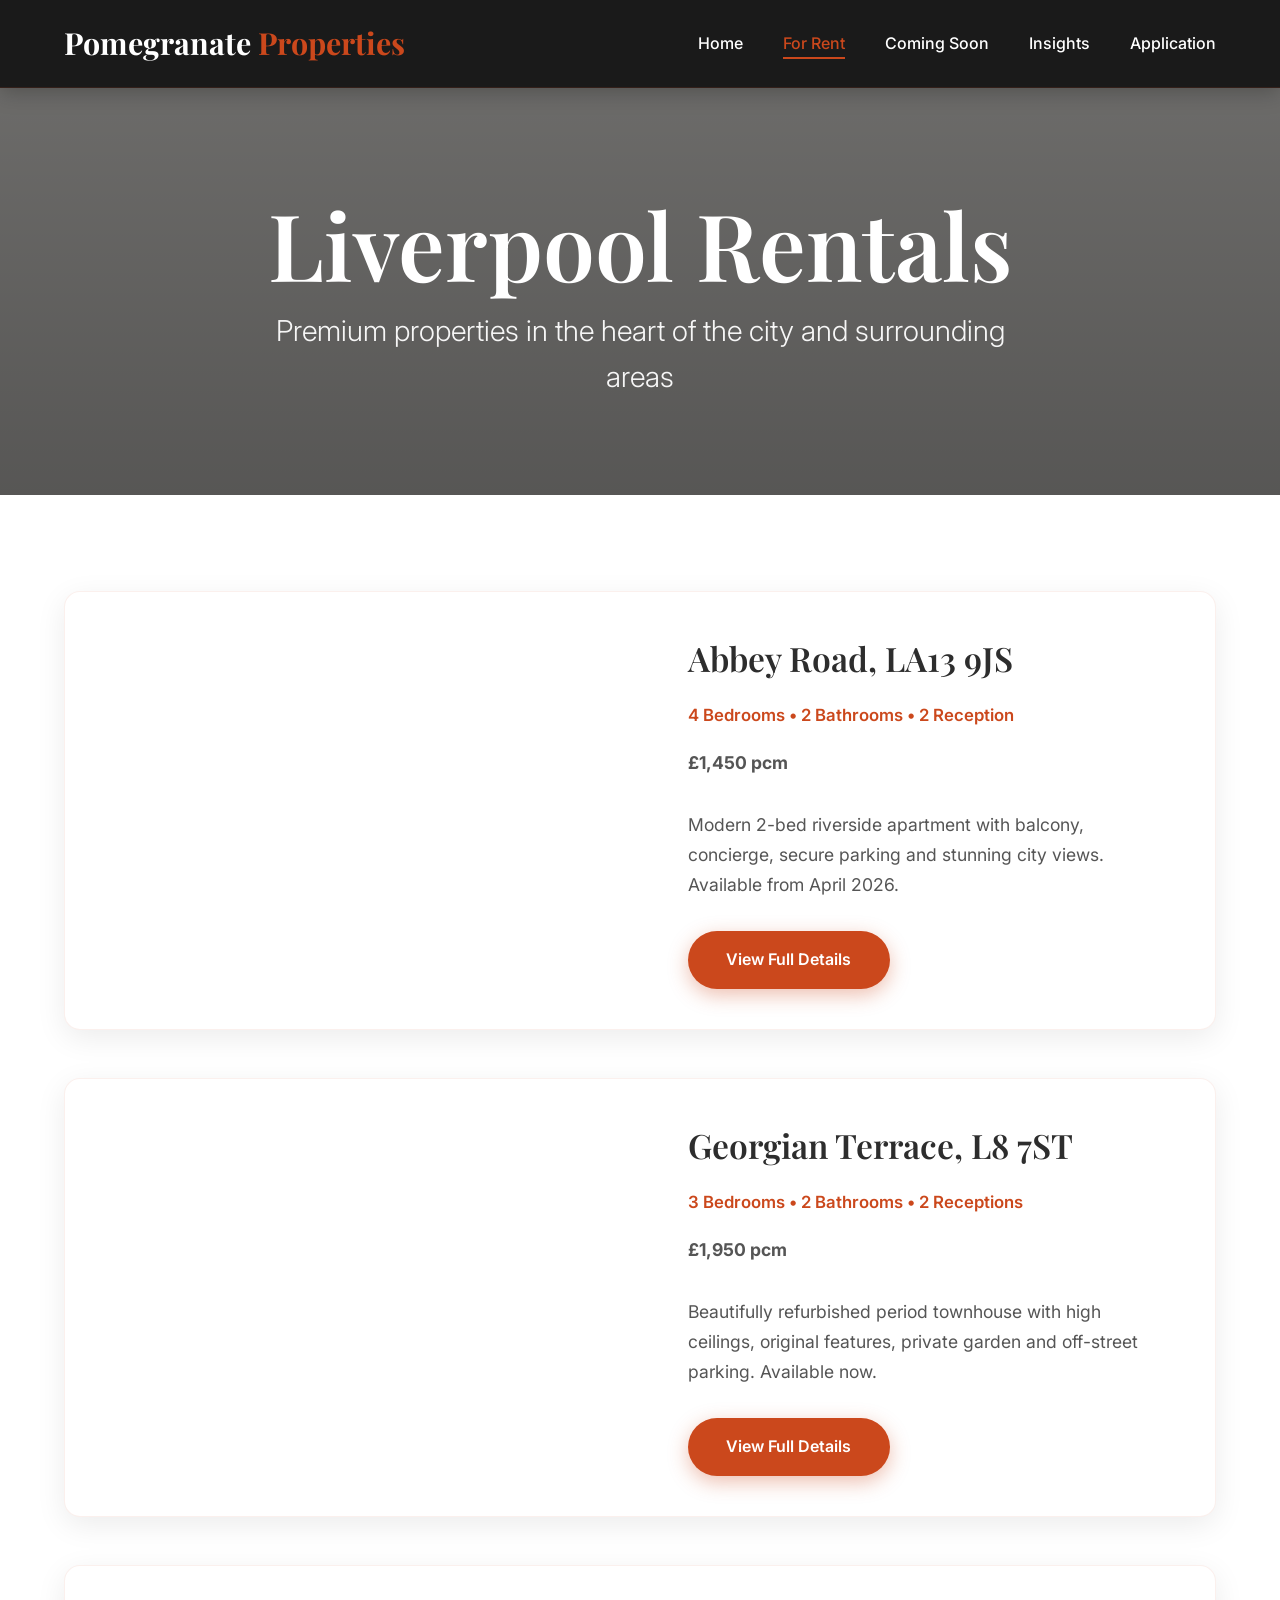
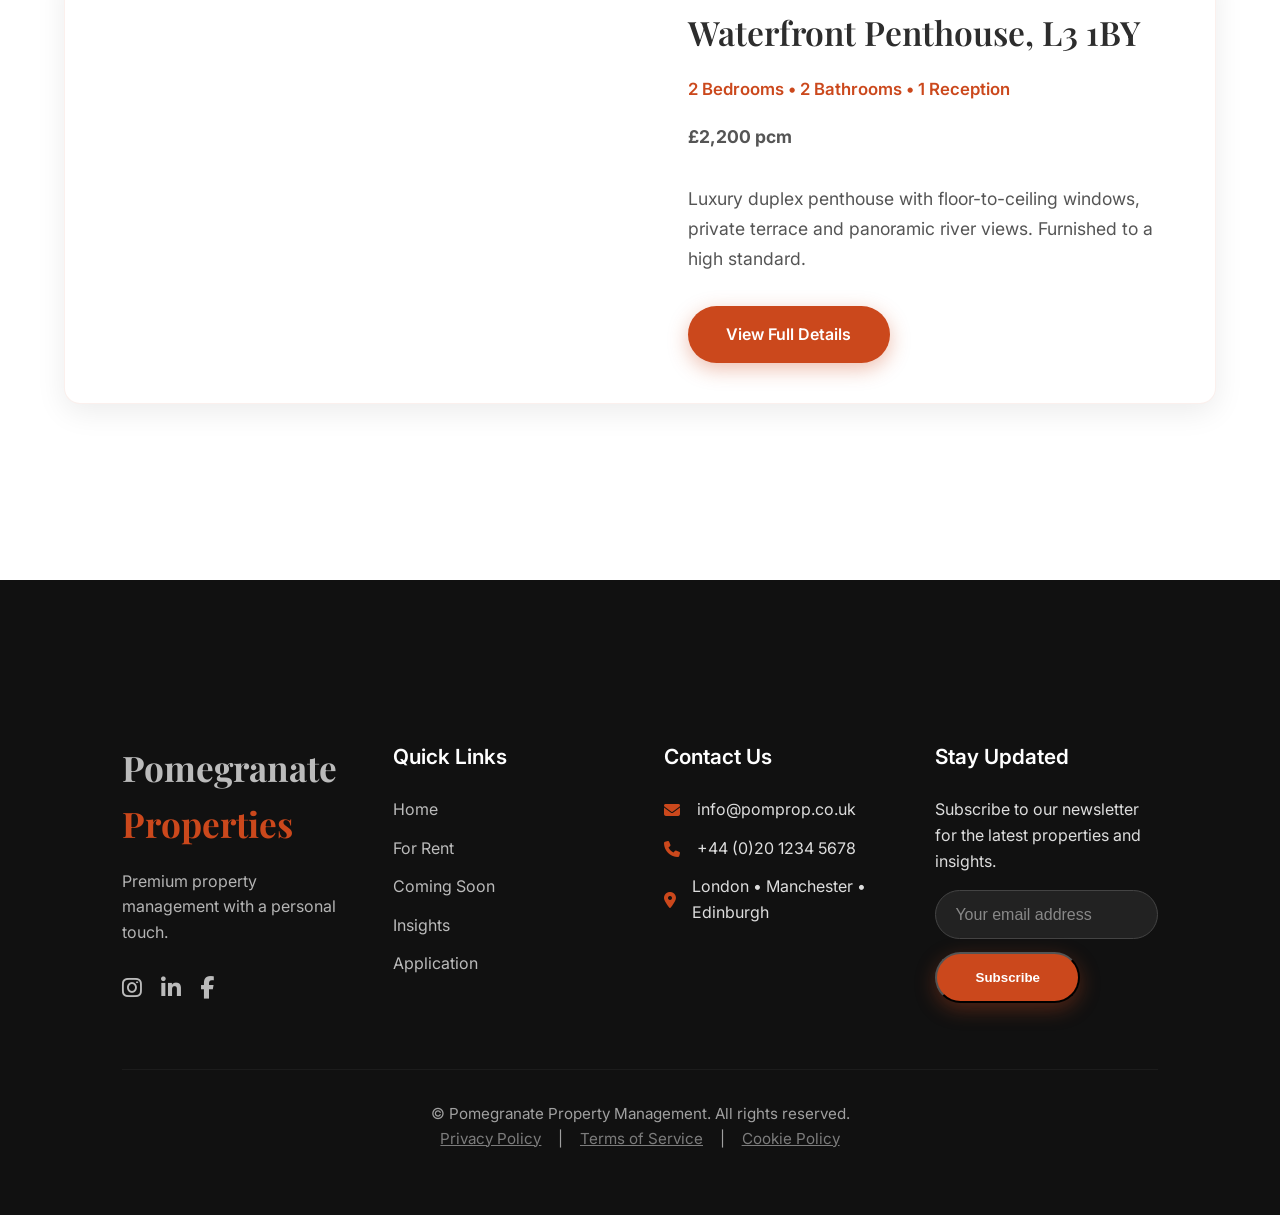
==== for-rent-barrow.html @ f63830c8 "Add files via upload" ====
<!DOCTYPE html>
<html lang="en">
<head>
  <meta charset="UTF-8" />
  <meta name="viewport" content="width=device-width, initial-scale=1.0"/>
  <title>For Rent – Liverpool – Pomegranate Property Management</title>

  <link rel="preconnect" href="https://fonts.googleapis.com">
  <link rel="preconnect" href="https://fonts.gstatic.com" crossorigin>
  <link href="https://fonts.googleapis.com/css2?family=Playfair+Display:wght@400;500;600;700&family=Inter:wght@300;400;500;600&display=swap" rel="stylesheet">

  <link rel="stylesheet" href="https://cdnjs.cloudflare.com/ajax/libs/font-awesome/6.5.0/css/all.min.css">
  <link rel="stylesheet" href="styles.css">
</head>
<body>

  <!-- Navbar -->
  <nav class="navbar">
    <div class="nav-container">
      <a href="index.html" class="logo">Pomegranate <span>Properties</span></a>
      <ul class="nav-links">
        <li><a href="index.html">Home</a></li>
        <li><a href="for-rent.html" class="active">For Rent</a></li>
        <li><a href="coming-soon.html">Coming Soon</a></li>
        <li><a href="insights.html">Insights</a></li>
        <li><a href="tenancy-application.html">Application</a></li>
      </ul>
      <div class="hamburger"><span></span><span></span><span></span></div>
    </div>
  </nav>

  <!-- Hero -->
  <section class="hero hero-subpage">
    <div class="hero-content">
      <h1>Liverpool Rentals</h1>
      <p>Premium properties in the heart of the city and surrounding areas</p>
    </div>
  </section>

  <!-- Listings -->
  <section class="listings-section">
    <div class="listings-container">

      <!-- Property 1 -->
      <div class="property-split-card">
        <div class="property-image-side" style="background-image: url('https://a0.muscache.com/im/pictures/INTERNAL/INTERNAL-ImageByPlaceId-ChIJt2BwZIrfekgRAW4XP28E3EI-large_background/original/589ba6d2-21c6-420f-b9f5-d7e44a4059f9.jpeg');"></div>
        <div class="property-info-side">
          <h3>Abbey Road, LA13 9JS</h3>
          <div class="property-keyline">
            <span>4 Bedrooms</span> • <span>2 Bathrooms</span> • <span>2 Reception</span>
          </div>
          <p class="property-price">£1,450 pcm</p>
          <p>Modern 2-bed riverside apartment with balcony, concierge, secure parking and stunning city views. Available from April 2026.</p>
          <a href="property-detail.html" class="btn">View Full Details</a>
        </div>
      </div>

      <!-- Property 2 -->
      <div class="property-split-card">
        <div class="property-image-side" style="background-image: url('https://hips.hearstapps.com/hmg-prod/images/house-tour-giannetti-los-angeles-exterior-jpg-1644957175.jpg?crop=0.8882618510158014xw:1xh;center,top&resize=1200:*');"></div>
        <div class="property-info-side">
          <h3>Georgian Terrace, L8 7ST</h3>
          <div class="property-keyline">
            <span>3 Bedrooms</span> • <span>2 Bathrooms</span> • <span>2 Receptions</span>
          </div>
          <p class="property-price">£1,950 pcm</p>
          <p>Beautifully refurbished period townhouse with high ceilings, original features, private garden and off-street parking. Available now.</p>
          <a href="property-detail.html" class="btn">View Full Details</a>
        </div>
      </div>

      <!-- Property 3 -->
      <div class="property-split-card">
        <div class="property-image-side" style="background-image: url('https://images.unsplash.com/photo-1560518883-ce09059eeffa?auto=format&fit=crop&q=80&w=1974');"></div>
        <div class="property-info-side">
          <h3>Waterfront Penthouse, L3 1BY</h3>
          <div class="property-keyline">
            <span>2 Bedrooms</span> • <span>2 Bathrooms</span> • <span>1 Reception</span>
          </div>
          <p class="property-price">£2,200 pcm</p>
          <p>Luxury duplex penthouse with floor-to-ceiling windows, private terrace and panoramic river views. Furnished to a high standard.</p>
          <a href="property-detail.html" class="btn">View Full Details</a>
        </div>
      </div>

    </div>
  </section>

   <!-- Footer -->
  <footer class="footer">
  <footer class="footer">
    <div class="footer-container">
      <div class="footer-column logo-column">
        <a href="#" class="footer-logo">Pomegranate <span>Properties</span></a>
        <p class="footer-tagline">Premium property management with a personal touch.</p>
        <div class="social-icons">
          <a href="#" aria-label="Instagram"><i class="fab fa-instagram"></i></a>
          <a href="#" aria-label="LinkedIn"><i class="fab fa-linkedin-in"></i></a>
          <a href="#" aria-label="Facebook"><i class="fab fa-facebook-f"></i></a>
        </div>
      </div>

      <div class="footer-column">
        <h4>Quick Links</h4>
        <ul>
          <li><a href="#">Home</a></li>
          <li><a href="for-rent.html">For Rent</a></li>
          <li><a href="coming-soon.html">Coming Soon</a></li>
          <li><a href="insights.html">Insights</a></li>
          <li><a href="application.html">Application</a></li>
        </ul>
      </div>

      <div class="footer-column">
        <h4>Contact Us</h4>
        <ul class="contact-list">
          <li><i class="fas fa-envelope"></i>info@pomprop.co.uk</li>
          <li><i class="fas fa-phone"></i> +44 (0)20 1234 5678</li>
          <li><i class="fas fa-map-marker-alt"></i> London • Manchester • Edinburgh</li>
        </ul>
      </div>

      <div class="footer-column newsletter-column">
        <h4>Stay Updated</h4>
        <p>Subscribe to our newsletter for the latest properties and insights.</p>
        <form class="newsletter-form">
          <input type="email" placeholder="Your email address" required>
          <button type="submit" class="btn btn-small">Subscribe</button>
        </form>
      </div>
    </div>

    <div class="footer-bottom">
      <p>&copy; <span id="year"></span> Pomegranate Property Management. All rights reserved.</p>
      <div class="legal-links">
        <a href="#">Privacy Policy</a> | <a href="#">Terms of Service</a> | <a href="#">Cookie Policy</a>
      </div>
    </div>
  </footer>

 
  <link rel="stylesheet" href="https://cdnjs.cloudflare.com/ajax/libs/font-awesome/6.5.0/css/all.min.css"> 
  </footer>

  <script>
        const hamburger = document.querySelector('.hamburger');
    const navLinks = document.querySelector('.nav-links');

    hamburger.addEventListener('click', () => {
      navLinks.classList.toggle('active');
      
      if (navLinks.classList.contains('active')) {
        hamburger.innerHTML = 
          '<span style="transform: rotate(45deg) translate(5px, 5px);"></span>' +
          '<span style="opacity: 0;"></span>' +
          '<span style="transform: rotate(-45deg) translate(7px, -6px);"></span>';
      } else {
        hamburger.innerHTML = '<span></span><span></span><span></span>';
      }
    });

    // Close mobile menu when clicking a link
    document.querySelectorAll('.nav-links a').forEach(link => {
      link.addEventListener('click', () => {
        navLinks.classList.remove('active');
        hamburger.innerHTML = '<span></span><span></span><span></span>';
      });
    });
  </script>
</body>
</html>
---- styles.css ----
:root {
  --pomegranate: #cb481c;
  --sage: #8a968a;
  --stone: #e0d9cf;
  --stone-dark: #c5b8a8;
  --text-dark: #2d2d2d;
  --text-light: #f8f8f8;
  --glass-bg: rgba(255, 255, 255, 0.07);
  --glass-border: rgba(255, 255, 255, 0.18);
  --shadow: 0 8px 32px rgba(0, 0, 0, 0.15);
}

* {
  margin: 0;
  padding: 0;
  box-sizing: border-box;
}

body {
  font-family: 'Inter', system-ui, sans-serif;
  background: #f9f7f3;
  color: var(--text-dark);
  line-height: 1.6;
}

h1, h2, h3 {
  font-family: 'Playfair Display', serif;
  font-weight: 600;
}

/* ── Navbar ─────────────────────────────────────────────────────────────── */
.navbar {
  position: fixed;
  top: 0;
  width: 100%;
  z-index: 1000;
  background: #1a1a1a;
  border-bottom: 1px solid rgba(203, 72, 28, 0.15);
  box-shadow: 0 4px 20px rgba(0,0,0,0.25);
  transition: all 0.4s ease;
}

.nav-container {
  max-width: 1400px;
  margin: 0 auto;
  padding: 1.2rem 5%;
  display: flex;
  justify-content: space-between;
  align-items: center;
}

.logo {
  font-family: 'Playfair Display', serif;
  font-size: 1.9rem;
  font-weight: 700;
  color: white;
  text-decoration: none;
}

.logo span {
  color: var(--pomegranate);
}

.nav-links {
  display: flex;
  gap: 2.5rem;
  list-style: none;
}

.nav-links a {
  color: white;
  text-decoration: none;
  font-weight: 500;
  position: relative;
  transition: color 0.3s;
}

.nav-links a::after {
  content: '';
  position: absolute;
  width: 0;
  height: 2px;
  bottom: -6px;
  left: 0;
  background: var(--pomegranate);
  transition: width 0.3s;
}

.nav-links a:hover::after,
.nav-links a.active::after {
  width: 100%;
}

.nav-links a:hover,
.nav-links a.active {
  color: var(--pomegranate);
}

.hamburger {
  display: none;
  flex-direction: column;
  gap: 5px;
  cursor: pointer;
}

.hamburger span {
  width: 28px;
  height: 3px;
  background: white;
  border-radius: 3px;
  transition: all 0.4s;
}

/* ── Hero ──────────────────────────────────────────────────────────────── */
.hero {
  height: 100vh;
  min-height: 720px;
  background: linear-gradient(rgba(0,0,0,0.55), rgba(0,0,0,0.65)),
              url('images/pexels-expect-best-79873-323780.jpg') center/cover no-repeat;
  display: flex;
  align-items: center;
  justify-content: center;
  text-align: center;
  color: white;
}

.hero-content {
  max-width: 900px;
  padding: 0 5%;
}

.hero h1 {
  font-size: clamp(3.2rem, 8vw, 5.8rem);
  margin-bottom: 1rem;
  line-height: 1.05;
}

.hero p {
  font-size: clamp(1.3rem, 4vw, 1.8rem);
  margin-bottom: 2.5rem;
  font-weight: 300;
  opacity: 0.95;
}

.hero-subpage {
  height: 55vh;
  padding-top: 140px;
  min-height: 420px;
}

/* ── Buttons ────────────────────────────────────────────────────────────── */
.btn {
  display: inline-block;
  padding: 1rem 2.4rem;
  background: var(--pomegranate);
  color: white;
  text-decoration: none;
  font-weight: 600;
  border-radius: 50px;
  transition: all 0.3s ease;
  box-shadow: 0 6px 20px rgba(203, 72, 28, 0.35);
}

.btn:hover {
  transform: translateY(-3px);
  box-shadow: 0 12px 30px rgba(203, 72, 28, 0.5);
  background: #d6512a;
}

.btn.btn-large {
  padding: 1.2rem 2.8rem;
  font-size: 1.15rem;
}

.btn.btn-outline {
  background: transparent;
  border: 2px solid white;
  color: white;
}

.btn.btn-outline:hover {
  background: rgba(255,255,255,0.15);
  transform: translateY(-3px);
}

/* ── Standard Cards (used in many places) ──────────────────────────────── */
.services {
  padding: 8rem 5%;
  background: white;
}

.section-title {
  text-align: center;
  font-size: 2.8rem;
  margin-bottom: 4rem;
}

.cards-grid {
  display: grid;
  grid-template-columns: repeat(auto-fit, minmax(340px, 1fr));
  gap: 2.5rem;
  max-width: 1400px;
  margin: 0 auto;
}

.card {
  background: rgba(255,255,255,0.85);
  backdrop-filter: blur(10px);
  border: 1px solid rgba(255,255,255,0.3);
  border-radius: 16px;
  overflow: hidden;
  box-shadow: 0 10px 30px rgba(0,0,0,0.08);
  transition: all 0.4s ease;
}

.card:hover {
  transform: translateY(-12px);
  box-shadow: 0 20px 50px rgba(0,0,0,0.15);
}

.card-img {
  height: 220px;
  background-size: cover;
  background-position: center;
}

.card-content {
  padding: 2rem;
}

.card h3 {
  font-size: 1.6rem;
  margin-bottom: 1rem;
}

.card p {
  color: #555;
  margin-bottom: 1.5rem;
}

/* ── Zigzag Section (Homepage) ─────────────────────────────────────────── */
.zigzag {
  padding: 8rem 5%;
  background: var(--stone);
}

.zigzag-item {
  display: grid;
  grid-template-columns: 1fr 1fr;
  gap: 4rem;
  align-items: center;
  margin-bottom: 6rem;
}

.zigzag-item.reverse {
  direction: rtl;
}

.zigzag-item.reverse > * {
  direction: ltr;
}

.zigzag-img {
  height: 420px;
  background-size: cover;
  background-position: center;
  border-radius: 16px;
  box-shadow: var(--shadow);
}

.zigzag-content {
  padding: 1rem;
}

.zigzag-content h2 {
  font-size: 2.6rem;
  margin-bottom: 1.5rem;
}
/* ── FAQ Section ─────────────────────────────────────── */
.faq-section {
  padding: 8rem 5% 10rem;
  background: var(--stone);
}

.faq-container {
  max-width: 1100px;
  margin: 0 auto;
}

.faq-grid {
  display: grid;
  gap: 1.5rem;
}

.faq-item {
  background: rgba(255,255,255,0.9);
  backdrop-filter: blur(10px);
  border: 1px solid rgba(255,255,255,0.4);
  border-radius: 12px;
  overflow: hidden;
  box-shadow: 0 6px 20px rgba(0,0,0,0.06);
  transition: all 0.3s ease;
}

.faq-item:hover {
  box-shadow: 0 12px 35px rgba(0,0,0,0.12);
  transform: translateY(-4px);
}

.faq-item summary {
  padding: 1.5rem 2rem;
  font-size: 1.3rem;
  font-weight: 600;
  cursor: pointer;
  color: var(--text-dark);
  position: relative;
  list-style: none; /* removes default marker */
  transition: color 0.3s;
}

.faq-item summary:hover {
  color: var(--pomegranate);
}

.faq-item summary::after {
  content: '+';
  position: absolute;
  right: 2rem;
  font-size: 1.6rem;
  font-weight: 300;
  transition: transform 0.3s;
}

.faq-item[open] summary::after {
  transform: rotate(135deg);
}

.faq-answer {
  padding: 0 2rem 1.8rem;
  font-size: 1.05rem;
  color: #555;
  line-height: 1.7;
}

/* Remove default details marker in all browsers */
.faq-item summary::-webkit-details-marker {
  display: none;
}

/* Mobile adjustments */
@media (max-width: 768px) {
  .faq-section {
    padding: 6rem 5% 8rem;
  }

  .faq-item summary {
    padding: 1.2rem 1.6rem;
    font-size: 1.2rem;
  }

  .faq-answer {
    padding: 0 1.6rem 1.5rem;
  }
}

/* ── Contact / Get In Touch (Homepage) ─────────────────────────────────── */
.contact {
  padding: 8rem 5%;
  background: linear-gradient(135deg, #2d2d2d 0%, #1a1a1a 100%);
  color: white;
  text-align: center;
}

.contact h2 {
  font-size: 3rem;
  margin-bottom: 2rem;
}

.contact-info {
  max-width: 700px;
  margin: 0 auto 3rem;
  font-size: 1.2rem;
  opacity: 0.9;
}

.contact-details {
  margin: 2rem 0;
  font-size: 1.4rem;
}

.contact-locations {
  font-size: 1.2rem;
}

/* ── Footer ─────────────────────────────────────────────────────────────── */
.footer {
  background: #111111;
  color: #ddd;
  padding: 5rem 5% 2rem;
}

.footer-container {
  max-width: 1400px;
  margin: 0 auto;
  display: grid;
  grid-template-columns: repeat(auto-fit, minmax(220px, 1fr));
  gap: 3rem;
}

.footer-logo {
  font-family: 'Playfair Display', serif;
  font-size: 2.2rem;
  font-weight: 700;
  color: white;
  text-decoration: none;
  display: block;
  margin-bottom: 1rem;
}

.footer-logo span {
  color: var(--pomegranate);
}

.footer-tagline {
  font-size: 1rem;
  opacity: 0.8;
  margin-bottom: 1.5rem;
}

.social-icons {
  display: flex;
  gap: 1.2rem;
}

.social-icons a {
  color: #aaa;
  font-size: 1.4rem;
  transition: color 0.3s ease;
}

.social-icons a:hover {
  color: var(--pomegranate);
}

.footer-column h4 {
  color: white;
  font-size: 1.3rem;
  margin-bottom: 1.5rem;
  font-weight: 600;
}

.footer-column ul {
  list-style: none;
}

.footer-column ul li {
  margin-bottom: 0.8rem;
}

.footer-column a {
  color: #bbb;
  text-decoration: none;
  transition: color 0.3s ease;
}

.footer-column a:hover {
  color: var(--pomegranate);
}

.contact-list li {
  display: flex;
  align-items: center;
  gap: 0.8rem;
  margin-bottom: 1rem;
}

.contact-list i {
  color: var(--pomegranate);
  width: 20px;
}

.newsletter-form {
  display: flex;
  flex-wrap: wrap;
  gap: 0.8rem;
  margin-top: 1rem;
}

.newsletter-form input {
  flex: 1;
  min-width: 200px;
  padding: 0.9rem 1.2rem;
  border: 1px solid #444;
  border-radius: 50px;
  background: #222;
  color: white;
  font-size: 1rem;
}

.newsletter-form input::placeholder {
  color: #888;
}

.footer-bottom {
  text-align: center;
  margin-top: 4rem;
  padding-top: 2rem;
  border-top: 1px solid #222;
  font-size: 0.95rem;
  opacity: 0.7;
}

.legal-links a {
  color: #aaa;
  margin: 0 0.8rem;
}

.legal-links a:hover {
  color: var(--pomegranate);
}

/* ── Application Form ───────────────────────────────────────────────────── */
.form-container {
  max-width: 900px;
  margin: 0 auto;
  padding: 2rem 1rem;
}

.form-intro {
  text-align: center;
  font-size: 1.15rem;
  color: #555;
  margin-bottom: 3rem;
}

.application-form {
  background: rgba(255,255,255,0.88);
  backdrop-filter: blur(10px);
  border: 1px solid rgba(255,255,255,0.3);
  border-radius: 16px;
  padding: 2.5rem;
  box-shadow: 0 10px 30px rgba(0,0,0,0.08);
}

fieldset {
  border: none;
  margin-bottom: 2.5rem;
  padding: 0;
}

legend {
  font-size: 1.5rem;
  color: var(--pomegranate);
  margin-bottom: 1.5rem;
  font-weight: 600;
}

.form-row {
  display: flex;
  gap: 2rem;
  flex-wrap: wrap;
}

.form-group {
  flex: 1;
  min-width: 250px;
}

.form-group.full-width {
  flex-basis: 100%;
}

label {
  display: block;
  margin-bottom: 0.6rem;
  font-weight: 500;
}

input, select, textarea {
  width: 100%;
  padding: 0.9rem 1.2rem;
  border: 1px solid #ccc;
  border-radius: 8px;
  font-size: 1rem;
  background: rgba(255,255,255,0.7);
  transition: border-color 0.3s;
}

input:focus, select:focus, textarea:focus {
  outline: none;
  border-color: var(--pomegranate);
  box-shadow: 0 0 0 3px rgba(203,72,28,0.15);
}

.form-submit {
  text-align: center;
  margin-top: 3rem;
}

.form-note {
  margin-top: 1rem;
  font-size: 0.95rem;
  color: #666;
}

/* ── Property Detail Slider ────────────────────────────────────── */
.property-gallery {
  margin-bottom: 4rem;
}

.slider-main {
  position: relative;
  height: 500px;
  overflow: hidden;
  border-radius: 16px;
  box-shadow: 0 10px 40px rgba(0,0,0,0.12);
}

.slider-wrapper {
  display: flex;
  height: 100%;
  transition: transform 0.6s ease-in-out;
  will-change: transform;
}

.slide {
  flex: 0 0 100%;
  height: 100%;
  object-fit: cover;
}

.slider-prev, .slider-next {
  position: absolute;
  top: 50%;
  transform: translateY(-50%);
  background: rgba(0,0,0,0.5);
  color: white;
  border: none;
  width: 50px;
  height: 50px;
  border-radius: 50%;
  cursor: pointer;
  font-size: 1.6rem;
  transition: background 0.3s;
}

.slider-prev { left: 20px; }
.slider-next { right: 20px; }

.slider-prev:hover, .slider-next:hover {
  background: rgba(203,72,28,0.8);
}

.slider-thumbnails {
  display: flex;
  gap: 1rem;
  margin-top: 1.5rem;
  overflow-x: auto;
  padding-bottom: 1rem;
  justify-content: center;
}

.thumb {
  width: 120px;
  height: 80px;
  object-fit: cover;
  border-radius: 8px;
  cursor: pointer;
  opacity: 0.6;
  transition: all 0.3s;
  border: 3px solid transparent;
}

.thumb.active,
.thumb:hover {
  opacity: 1;
  border-color: var(--pomegranate);
  transform: scale(1.08);
}
/* ── Per-location listing pages (horizontal split cards) ──────────────────────── */
.listings-section {
  padding: 6rem 5% 8rem;
  background: white;
}

.listings-container {
  max-width: 1200px;
  margin: 0 auto;
}

.property-split-card {
  display: flex;
  background: #fff;
  border-radius: 16px;
  overflow: hidden;
  margin-bottom: 3rem;
  box-shadow: 0 8px 30px rgba(0,0,0,0.08);
  transition: all 0.4s ease;
  border: 1px solid rgba(203,72,28,0.08);
}

.property-split-card:hover {
  transform: translateY(-8px);
  box-shadow: 0 16px 50px rgba(0,0,0,0.14);
  border-color: rgba(203,72,28,0.25);
}

.property-image-side {
  flex: 0 0 50%;
  background-size: cover;
  background-position: center;
  min-height: 380px;
  transition: transform 0.6s ease;
}

.property-split-card:hover .property-image-side {
  transform: scale(1.06);
}

.property-info-side {
  flex: 1;
  padding: 2.5rem 3rem;
  display: flex;
  flex-direction: column;
  justify-content: center;
}

.property-info-side h3 {
  font-size: 2.1rem;
  margin-bottom: 1rem;
  color: var(--text-dark);
}

.property-keyline {
  font-size: 1.05rem;
  color: var(--pomegranate);
  font-weight: 600;
  margin-bottom: 1.2rem;
}

.property-price {
  font-size: 1.6rem;
  font-weight: 700;
  color: var(--text-dark);
  margin-bottom: 1.2rem;
}

.property-info-side p {
  color: #555;
  margin-bottom: 2rem;
  font-size: 1.1rem;
  line-height: 1.7;
}

.property-info-side .btn {
  align-self: flex-start;
}

/* Mobile: stack image on top of text */
@media (max-width: 992px) {
  .property-split-card {
    flex-direction: column;
  }

  .property-image-side {
    flex: 0 0 auto;
    height: 340px;
  }

  .property-info-side {
    padding: 2rem 1.8rem;
  }
}

@media (max-width: 600px) {
  .property-info-side h3 {
    font-size: 1.8rem;
  }

  .property-price {
    font-size: 1.4rem;
  }
}

/* ── Property Detail Page Content ──────────────────────────────────────── */

/* Hero Header */
.property-hero {
  position: relative;
  height: 70vh;
  min-height: 500px;
}

.property-hero-image {
  position: absolute;
  inset: 0;
  background-size: cover;
  background-position: center;
}

.property-hero-overlay {
  position: absolute;
  inset: 0;
  background: linear-gradient(to top, rgba(0,0,0,0.7) 0%, rgba(0,0,0,0.2) 50%, transparent 100%);
  display: flex;
  align-items: flex-end;
  padding: 4rem 5% 6rem;
}

.property-hero-content {
  color: white;
  max-width: 1200px;
  width: 100%;
  margin: 0 auto;
}

.property-hero-content h1 {
  font-size: clamp(2.8rem, 6vw, 4.5rem);
  margin-bottom: 0.5rem;
  line-height: 1.1;
}

.property-address {
  font-size: 1.4rem;
  opacity: 0.9;
  margin-bottom: 1.5rem;
}

.property-key-facts {
  display: flex;
  flex-wrap: wrap;
  gap: 1.5rem 2.5rem;
  margin-bottom: 2rem;
  font-size: 1.25rem;
}

.property-key-facts span {
  display: flex;
  align-items: center;
  gap: 0.6rem;
}

.property-actions {
  display: flex;
  gap: 1.5rem;
  flex-wrap: wrap;
}

/* Gallery Slider */
.property-gallery {
  margin-bottom: 4rem;
}

.slider-main {
  position: relative;
  height: 500px;
  overflow: hidden;
  border-radius: 16px;
  box-shadow: 0 10px 40px rgba(0,0,0,0.12);
}

.slider-wrapper {
  display: flex;
  height: 100%;
  transition: transform 0.6s ease-in-out;
  will-change: transform;
}

.slide {
  flex: 0 0 100%;
  height: 100%;
  object-fit: cover;
}

.slider-prev, .slider-next {
  position: absolute;
  top: 50%;
  transform: translateY(-50%);
  background: rgba(0,0,0,0.5);
  color: white;
  border: none;
  width: 50px;
  height: 50px;
  border-radius: 50%;
  cursor: pointer;
  font-size: 1.6rem;
  transition: background 0.3s;
}

.slider-prev { left: 20px; }
.slider-next { right: 20px; }

.slider-prev:hover, .slider-next:hover {
  background: rgba(203,72,28,0.8);
}

.slider-thumbnails {
  display: flex;
  gap: 1rem;
  margin-top: 1.5rem;
  overflow-x: auto;
  padding-bottom: 1rem;
  justify-content: center;
}

.thumb {
  width: 120px;
  height: 80px;
  object-fit: cover;
  border-radius: 8px;
  cursor: pointer;
  opacity: 0.6;
  transition: all 0.3s;
  border: 3px solid transparent;
}

.thumb.active,
.thumb:hover {
  opacity: 1;
  border-color: var(--pomegranate);
  transform: scale(1.08);
}

/* Main Info & Specs */
.property-detail-section {
  padding: 6rem 5%;
  background: white;
}

.property-detail-container {
  max-width: 1200px;
  margin: 0 auto;
}

.property-info h2 {
  font-size: 2.6rem;
  margin-bottom: 1.5rem;
}

.property-info h3 {
  font-size: 1.8rem;
  margin: 2.5rem 0 1.2rem;
  color: var(--pomegranate);
}

.property-features {
  list-style: none;
  columns: 2;
  gap: 1rem;
  font-size: 1.1rem;
  margin-bottom: 2rem;
}

.property-features li {
  margin-bottom: 0.8rem;
}

.property-spec-table {
  width: 100%;
  border-collapse: collapse;
  margin: 1.5rem 0 3rem;
}

.property-spec-table th,
.property-spec-table td {
  padding: 1rem 1.2rem;
  border-bottom: 1px solid #eee;
  text-align: left;
}

.property-spec-table th {
  width: 30%;
  font-weight: 600;
  color: var(--text-dark);
}

/* Location */
.property-location {
  margin-bottom: 4rem;
}

.property-location h2 {
  font-size: 2.4rem;
  margin-bottom: 1.2rem;
}

.map-placeholder img {
  width: 100%;
  border-radius: 12px;
  margin-top: 1.5rem;
  box-shadow: 0 4px 20px rgba(0,0,0,0.08);
}

/* Related Properties */
.related-properties {
  margin-top: 6rem;
}

.related-properties h2 {
  text-align: center;
  font-size: 2.4rem;
  margin-bottom: 3rem;
}

/* Responsive adjustments for this page */
@media (max-width: 992px) {
  .property-hero {
    height: 60vh;
  }

  .property-key-facts {
    flex-direction: column;
    gap: 1rem;
  }

  .slider-main {
    height: 400px;
  }
}

@media (max-width: 600px) {
  .property-hero {
    height: 50vh;
    min-height: 400px;
  }

  .property-hero-content h1 {
    font-size: 2.4rem;
  }

  .property-address {
    font-size: 1.2rem;
  }

  .slider-main {
    height: 300px;
  }

  .thumb {
    width: 90px;
    height: 60px;
  }

  .property-detail-section {
    padding: 4rem 5%;
  }

  .property-info h2 {
    font-size: 2.2rem;
  }

  .property-info h3 {
    font-size: 1.6rem;
  }

  .property-features {
    columns: 1;
  }
}

/* ── Insights Post Page Content ────────────────────────────────────────── */

/* Sub-page Hero */
.hero-subpage {
  height: 55vh;
  min-height: 420px;
  background: linear-gradient(rgba(0,0,0,0.55), rgba(0,0,0,0.65)),
              url('https://images.unsplash.com/photo-1600585154340-be6161a56a0c?auto=format&fit=crop&q=80&w=1974') center/cover no-repeat;
}

/* Post Layout */
.post-container {
  max-width: 1100px;
  margin: 0 auto;
  display: grid;
  grid-template-columns: 2fr 1fr;
  gap: 3rem;
  padding: 0 1rem;
}

.post-article {
  background: rgba(255,255,255,0.92);
  backdrop-filter: blur(10px);
  border-radius: 16px;
  padding: 2.8rem;
  box-shadow: 0 10px 35px rgba(0,0,0,0.08);
  border: 1px solid rgba(255,255,255,0.4);
}

.post-article p {
  font-size: 1.15rem;
  line-height: 1.8;
  margin-bottom: 1.6rem;
  color: #444;
}

.post-article h2 {
  font-size: 2.4rem;
  margin: 3rem 0 1.4rem;
  color: var(--text-dark);
}

.post-article h3 {
  font-size: 1.7rem;
  margin: 2.2rem 0 1.2rem;
  color: var(--pomegranate);
}

.post-article ul {
  list-style: none;
  margin: 1.2rem 0 2rem;
  padding-left: 1.2rem;
}

.post-article ul li {
  position: relative;
  margin-bottom: 0.9rem;
  font-size: 1.1rem;
  padding-left: 1.8rem;
}

.post-article ul li::before {
  content: '•';
  position: absolute;
  left: 0;
  color: var(--pomegranate);
  font-size: 1.4rem;
  line-height: 1;
}

.post-article img {
  width: 100%;
  height: auto;
  border-radius: 12px;
  margin: 2rem 0;
  box-shadow: 0 6px 20px rgba(0,0,0,0.1);
}

/* Sidebar */
.post-sidebar {
  background: rgba(255,255,255,0.85);
  backdrop-filter: blur(10px);
  border-radius: 12px;
  padding: 2rem;
  height: fit-content;
  position: sticky;
  top: 120px;
  box-shadow: 0 8px 30px rgba(0,0,0,0.06);
  border: 1px solid rgba(255,255,255,0.35);
}

.post-sidebar h4 {
  font-size: 1.4rem;
  color: var(--pomegranate);
  margin-bottom: 1.4rem;
  font-weight: 600;
}

.post-sidebar ul {
  list-style: none;
}

.post-sidebar li {
  margin-bottom: 1rem;
}

.post-sidebar a {
  color: var(--text-dark);
  text-decoration: none;
  font-size: 1.1rem;
  transition: color 0.3s;
}

.post-sidebar a:hover {
  color: var(--pomegranate);
}

/* Responsive – stack on smaller screens */
@media (max-width: 992px) {
  .post-container {
    grid-template-columns: 1fr;
    gap: 2.5rem;
  }

  .post-sidebar {
    position: static;
  }

  .post-article {
    padding: 2rem 1.5rem;
  }
}

@media (max-width: 600px) {
  .hero-subpage {
    height: 45vh;
    min-height: 360px;
  }

  .hero-subpage h1 {
    font-size: 2.4rem;
  }

  .post-article h2 {
    font-size: 2rem;
  }

  .post-article h3 {
    font-size: 1.5rem;
  }

  .post-article p,
  .post-sidebar a {
    font-size: 1.05rem;
  }
}

/* ── Responsive ─────────────────────────────────────────────────────────── */
@media (max-width: 992px) {
  .nav-links {
    display: none;
    position: absolute;
    top: 100%;
    left: 0;
    width: 100%;
    background: rgba(0,0,0,0.9);
    backdrop-filter: blur(10px);
    flex-direction: column;
    padding: 2rem;
    gap: 2rem;
    text-align: center;
  }

  .nav-links.active {
    display: flex;
  }

  .hamburger {
    display: flex;
  }

  .hero h1 { font-size: 3.8rem; }
  .hero p  { font-size: 1.4rem; }

  .section-title { font-size: 2.4rem; }

  .zigzag-item, .zigzag-item.reverse {
    grid-template-columns: 1fr;
    text-align: center;
  }

  .zigzag-img {
    height: 340px;
  }

  .slider-main { height: 400px; }
}

@media (max-width: 768px) {
  .footer {
    padding: 4rem 5% 2rem;
  }

  .newsletter-form {
    flex-direction: column;
  }

  .newsletter-form input {
    width: 100%;
  }

  .form-row {
    flex-direction: column;
    gap: 1.5rem;
  }

  .application-form {
    padding: 2rem 1.5rem;
  }
}

@media (max-width: 600px) {
  .hero h1 { font-size: 3.2rem; }
  .hero p  { font-size: 1.3rem; }
  .section-title { font-size: 2.2rem; }
  .slider-main { height: 300px; }
  .thumb { width: 90px; height: 60px; }
}
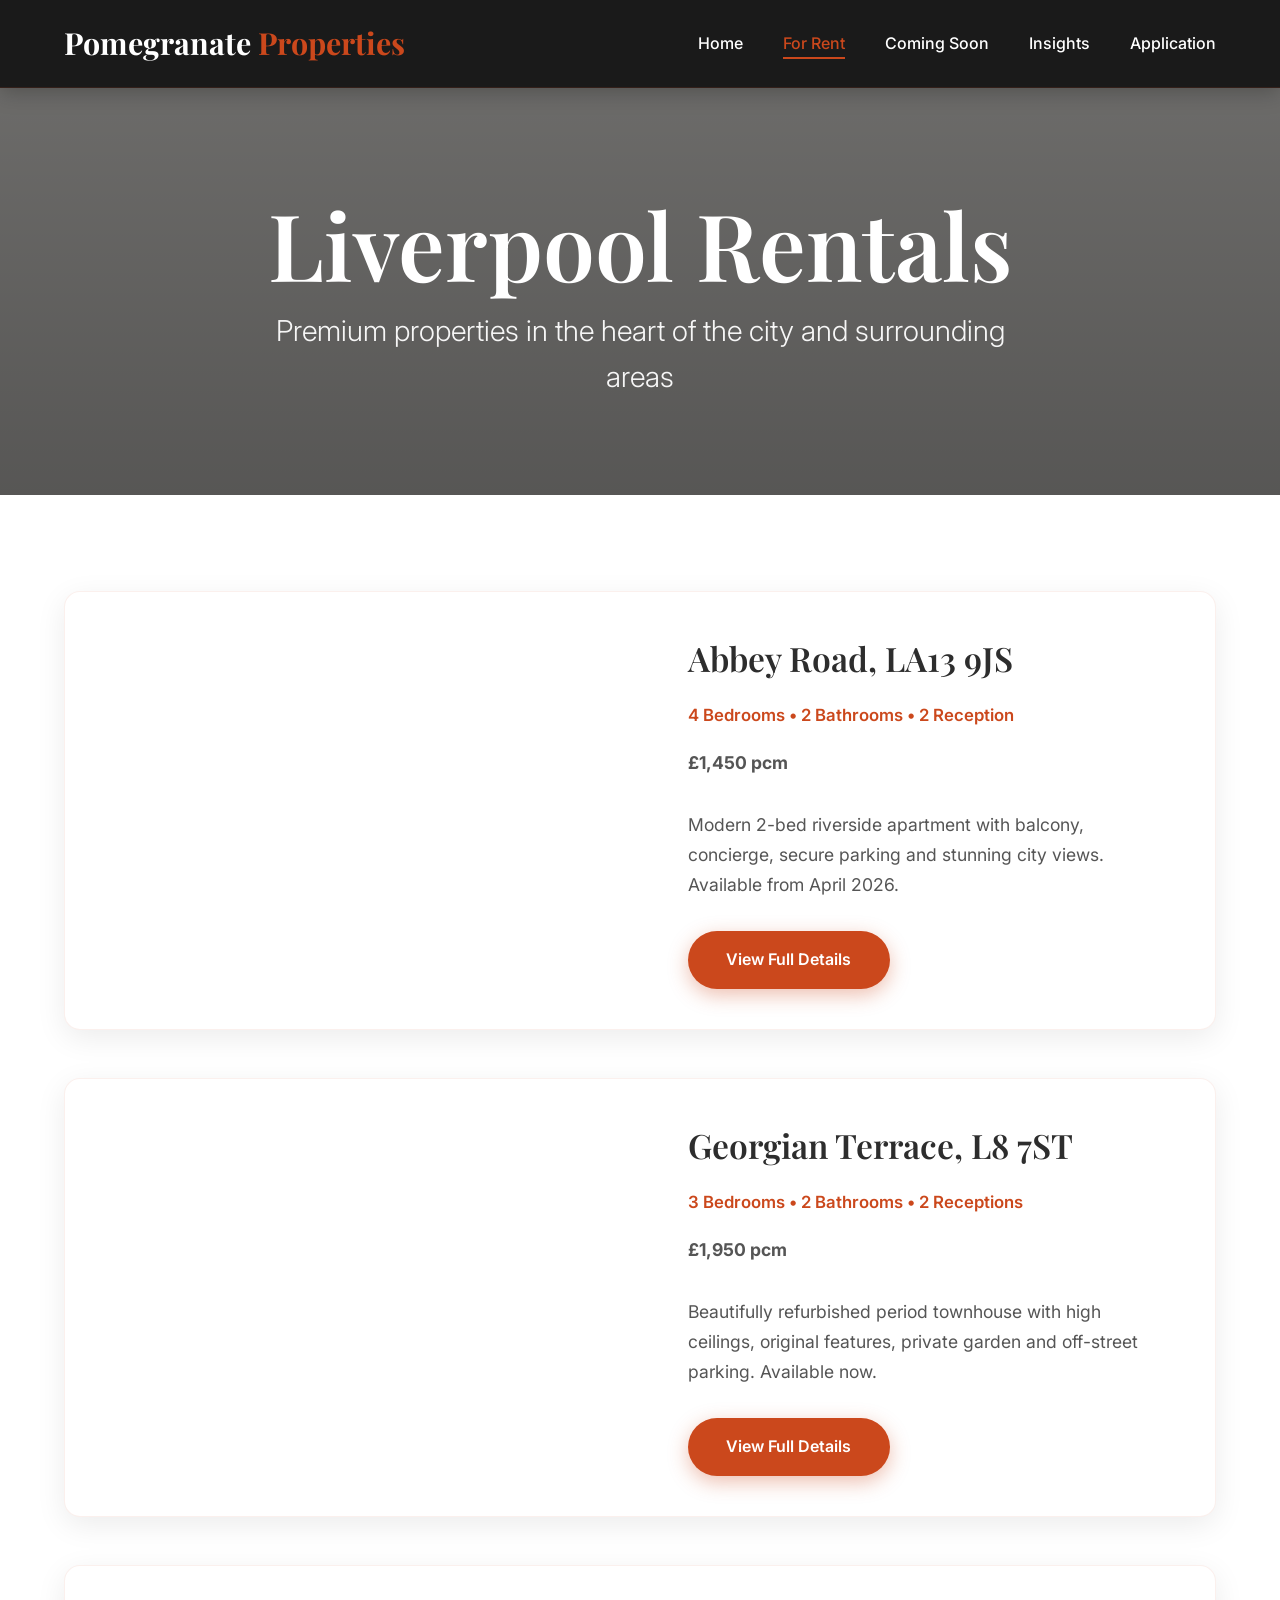
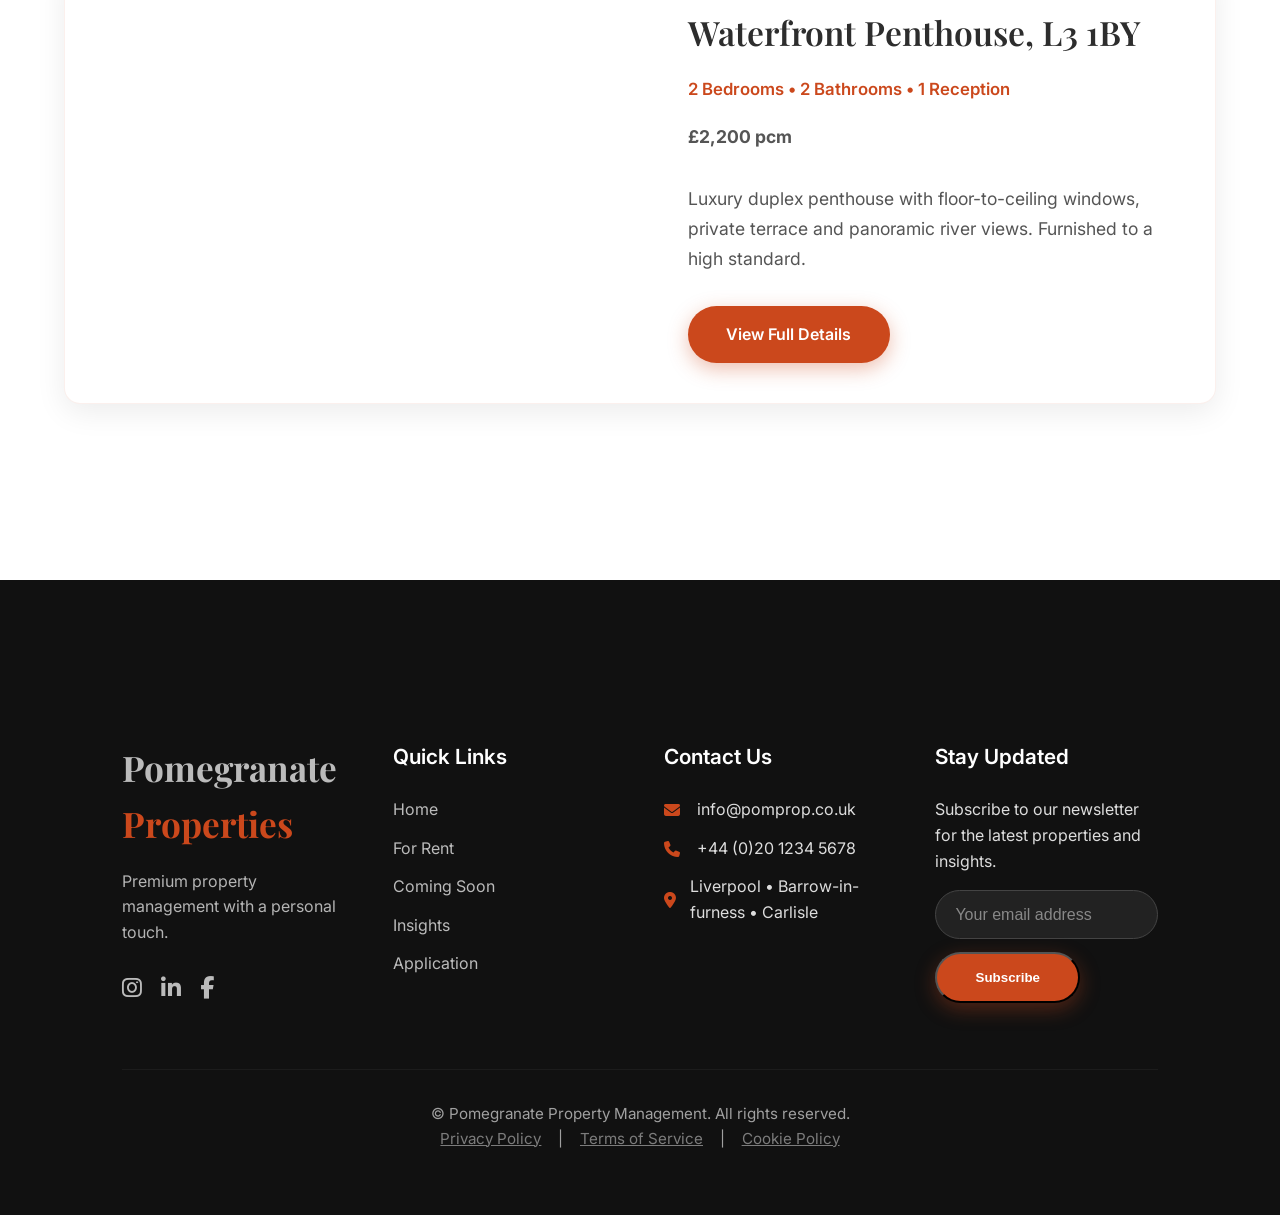
==== commit ae441704: "Update for-rent-barrow.html" ====
--- a/for-rent-barrow.html
+++ b/for-rent-barrow.html
@@ -116,7 +116,7 @@
         <ul class="contact-list">
           <li><i class="fas fa-envelope"></i>info@pomprop.co.uk</li>
           <li><i class="fas fa-phone"></i> +44 (0)20 1234 5678</li>
-          <li><i class="fas fa-map-marker-alt"></i> London • Manchester • Edinburgh</li>
+          <li><i class="fas fa-map-marker-alt"></i> Liverpool • Barrow-in-furness • Carlisle</li>
         </ul>
       </div>
 
@@ -168,4 +168,5 @@
     });
   </script>
 </body>
-</html>+
+</html>
